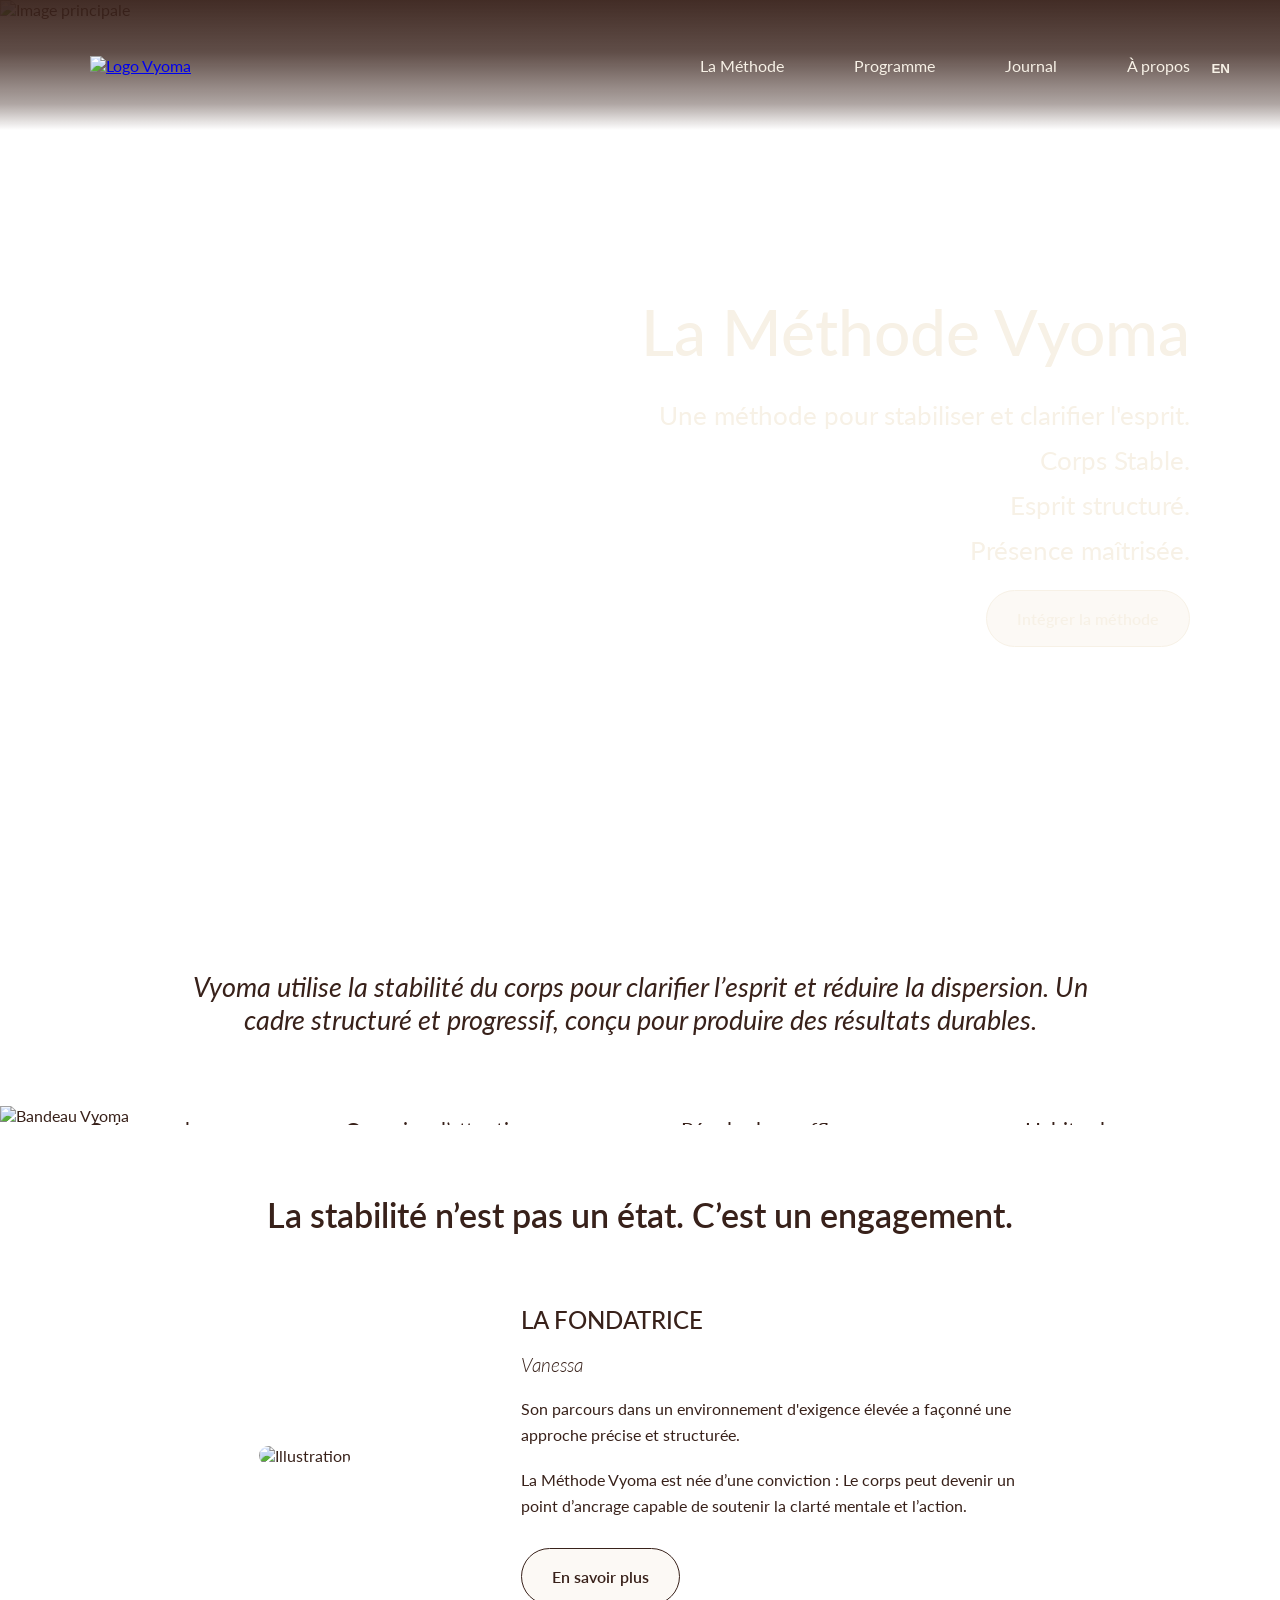
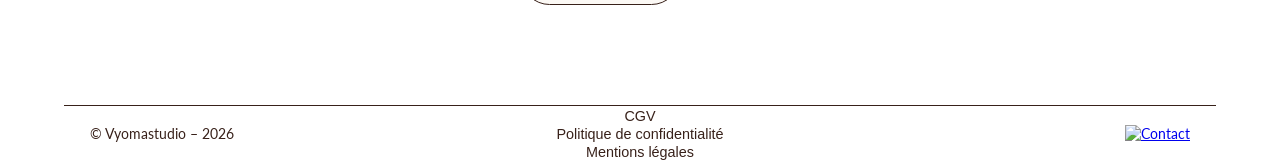
==== index.html @ d6d74831 "Add files via upload" ====
<!DOCTYPE html>
<html lang="fr">
<head>
    <meta charset="UTF-8">
    <meta name="viewport" content="width=device-width, initial-scale=1.0">
    <title data-fr="Accueil - Vyoma" data-en="Home - Vyoma">Accueil - Vyoma</title>
    <link rel="stylesheet" href="style.css">
    <link rel="stylesheet" href="accueil.css">
</head>
<body>

    <header>
        <div class="logo">
            <a href="index.html">
                <img src="assets/logo.png" alt="Logo Vyoma">
            </a>
        </div>
        <nav>
            <ul>
                <li><a href="la-methode-vyoma.html" data-fr="La Méthode" data-en="The Method">La Méthode</a></li>
                <li><a href="programme.html" data-fr="Programme" data-en="Program">Programme</a></li>
                <li><a href="journal.html" data-fr="Journal" data-en="Journal">Journal</a></li>
                <li><a href="a-propos.html" data-fr="À propos" data-en="About">À propos</a></li>
            </ul>
        </nav>

        <div class="burger">
            <span></span>
            <span></span>
            <span></span>
        </div>

        <button id="langToggle">EN</button>
    </header>

    <div class="header-gradient"></div>

    <section class="hero">
        <img src="assets/acceuil-fond.png" alt="Image principale">
        <div class="hero-text hero-right hero-home">
            <h1 data-fr="La Méthode Vyoma" data-en="The Vyoma Method">La Méthode Vyoma</h1>

            <h2 
            data-fr="Une méthode pour stabiliser et clarifier l'esprit."
            data-en="A method to stabilize and clarify the mind.">
            Une méthode pour stabiliser et clarifier l'esprit.
            </h2>

            <h2 data-fr="Corps Stable." data-en="Stable Body.">Corps Stable.</h2>
            <h2 data-fr="Esprit structuré." data-en="Structured Mind.">Esprit structuré.</h2>
            <h2 data-fr="Présence maîtrisée." data-en="Mastered Presence.">Présence maîtrisée.</h2>

            <a href="programme.html" class="btn-rounded"
            data-fr="Intégrer la méthode"
            data-en="Join the method">
            Intégrer la méthode
            </a>
        </div>
    </section>

    <main>

        <section class="quote">
            <p 
            data-fr="Vyoma utilise la stabilité du corps pour clarifier l’esprit et réduire la dispersion. Un cadre structuré et progressif, conçu pour produire des résultats durables."
            data-en="Vyoma uses body stability to clarify the mind and reduce distraction. A structured and progressive framework designed to deliver lasting results.">
            Vyoma utilise la stabilité du corps pour clarifier l’esprit et réduire la dispersion.
            </p>
        </section>

        <section class="banner">
            <img 
                src="assets/bandeau-fr.png"
                data-fr="assets/bandeaufr.png"
                data-en="assets/bandeauen.png"
                alt="Bandeau Vyoma"
            >

            <h1 data-fr="LES QUATRE PILIERS :" data-en="THE FOUR PILLARS :">
                LES QUATRES PILIERS :
            </h1>

            <div class="banner-texts">

                <span>
                    <p data-fr="Stabilité corporelle" data-en="Body stability">Stabilité corporelle</p>
                    <span data-fr="Créer une base <br>solide et fiable."
                          data-en="Create a solid <br>and reliable foundation.">
                        Créer une base <br>solide et fiable.
                    </span>
                </span>

                <span>
                    <p data-fr="Structure mentale" data-en="Mental structure">Structure mentale</p>
                    <span data-fr="Organiser l’attention <br>et clarifier la pensée."
                          data-en="Organize attention <br>and clarify thinking.">
                        Organiser l’attention <br>et clarifier la pensée.
                    </span>
                </span>

                <span>
                    <p data-fr="Maîtrise du rythme" data-en="Rhythm control">Maîtrise du rythme</p>
                    <span data-fr="Réguler le souffle <br>et l’intensité avec précision."
                          data-en="Regulate breath <br>and intensity with precision.">
                        Réguler le souffle <br>et l’intensité avec précision.
                    </span>
                </span>

                <span>
                    <p data-fr="Présence incarnée" data-en="Embodied presence">Présence incarnée</p>
                    <span data-fr="Habiter le corps <br>avec densité et justesse."
                          data-en="Inhabit the body <br>with density and precision.">
                        Habiter le corps <br>avec densité et justesse.
                    </span>
                </span>

            </div>
        </section>

        <section class="quote quote-large">
            <p 
            data-fr="La stabilité n’est pas un état. C’est un engagement."
            data-en="Stability is not a state. It is a commitment.">
            La stabilité n’est pas un état. C’est un engagement.
            </p>
        </section>

        <section class="split-section">
            <div class="split-image">
                <img src="assets/portrait.JPG" alt="Illustration">
            </div>

            <div class="split-text">
                <h2 data-fr="LA FONDATRICE" data-en="THE FOUNDER">LA FONDATRICE</h2>
                <h3>Vanessa</h3>

                <p 
                data-fr="Son parcours dans un environnement d'exigence élevée a façonné une approche précise et structurée."
                data-en="Her experience in a high-demand environment shaped a precise and structured approach.">
                Son parcours dans un environnement d'exigence élevée a façonné une approche précise et structurée.
                </p>

                <p 
                data-fr="La Méthode Vyoma est née d’une conviction : Le corps peut devenir un point d’ancrage capable de soutenir la clarté mentale et l’action."
                data-en="The Vyoma Method was born from a conviction: the body can become an anchor supporting mental clarity and action.">
                <strong>La Méthode Vyoma est née d’une conviction : 
                Le corps peut devenir un point d’ancrage capable de soutenir la clarté mentale et l’action.</strong>
                </p>

                <a href="a-propos.html" class="btn-rounded"
                data-fr="En savoir plus"
                data-en="Learn more">
                En savoir plus
                </a>
            </div>
        </section>

    </main>

    <footer>
        <div class="footer-container">
            <div class="footer-left">
                &copy; Vyomastudio – 2026
            </div>

            <div class="footer-center">
                <button data-type="cgv" data-fr="CGV" data-en="Terms">CGV</button>
                <button data-type="privacy" data-fr="Politique de confidentialité" data-en="Privacy Policy">Politique de confidentialité</button>
                <button data-type="legal" data-fr="Mentions légales" data-en="Legal Notice">Mentions légales</button>
            </div>

            <div class="footer-right">
                <a href="collaboration-evenements.html">
                    <img src="assets/enveloppe.png" alt="Contact">
                </a>
            </div>
        </div>
    </footer>

    <script src="langue.js" defer></script>

</body>
</html>
---- style.css ----
@import url('https://fonts.googleapis.com/css2?family=Lato:wght@100;300;400;500;600;700&display=swap');

* {
    margin: 0;
    padding: 0;
    box-sizing: border-box;
}

body {
    font-family: 'Lato', sans-serif;
    color: #38211A;
    background-color: #fff;
}

/* ---------------- Main & Grille ---------------- */
main {
    padding: 0px 90px;
    background-color: #fff;
}

.content-grid {
    display: grid;
    grid-template-columns: repeat(auto-fit, minmax(200px, 1fr));
    gap: 20px;
}

.grid-item {
    background-color: #f5f5f5;
    padding: 20px;
    border-radius: 10px;
    text-align: center;
}

#langToggle {
    position: absolute;
    top: 52%;
    right: 50px;
    transform: translateY(-50%);
    
    background: none;
    text-decoration: none;
    border: none;
    color: #F7F1E6;
    font-weight: 600;
    transition: color 0.3s;
}

/* ---------------- Header ---------------- */
header {
    position: fixed;
    top: 0;
    left: 0;
    width: 100%;
    height: 130px;
    background: transparent;
    display: flex;
    justify-content: space-between;
    align-items: center;
    padding: 20px 90px;
    z-index: 1000;
}

header .logo img {
    height: 100px;
}

header nav ul {
    list-style: none;
    display: flex;
    gap: 70px;
}

header nav ul li a {
    text-decoration: none;
    color: #F7F1E6;
    font-weight: 400;
    transition: color 0.3s;
}

header nav ul li a:hover {
    color: #6c5b3c;
}

.burger {
    display: none;
    flex-direction: column;
    cursor: pointer;
    gap: 5px;
}

.burger span {
    width: 25px;
    height: 2px;
    background: #F7F1E6;
}

.header-gradient {
    position: fixed;
    top: 0;
    left: 0;
    width: 100%;
    height: 130px;
    background: linear-gradient(
        to bottom,
        rgba(56, 33, 26, 0.95) 0%,
        rgba(56, 33, 26, 0.8) 40%,
        rgba(56, 33, 26, 0.4) 80%,
        rgba(56, 33, 26, 0) 100%
    );
    z-index: 999;
}

/* ---------------- Hero ---------------- */
.hero {
    position: relative;
    width: 100%;
    height: 100vh;
    overflow: hidden;
}

.hero img {
    position: absolute;
    top: 0;
    left: 0;
    width: 100%;
    height: 100%;
    object-fit: cover;
    display: block;
}

.hero-text {
    position: absolute;
    top: 35%;
    transform: translateY(-50%);
    color: #F7F1E6;
    max-width: 950px;
}

.hero-left {
    left: 90px;
    text-align: left;
}

.hero-right {
    right: 90px;
    text-align: right;
}

.hero-text h1 {
    font-weight: 300;
    font-style: italic;
    font-size: 5.4rem;
    margin-top: 50px;
}

.hero-home h1 {
    font-weight: 500;
    font-style: normal;
    font-size: 4rem;
    margin-bottom: 30px;
    margin-top: 310px;
}
.hero-home h2 {
    font-weight: 400;
    font-size: 1.6rem;
    margin-bottom: 15px;
}

.hero-home p {
    font-weight: 300;
    font-size: 1.2rem;
    margin: 10px 0 20px 0;
}

.hero-home .nbp {
    font-weight: 300;
    font-size: 0.6rem;
    margin-bottom: 20px;
    margin-left: 15px;
}

.hero-points {
    list-style: none;
    margin-bottom: 20px;
}

.hero-points li {
    margin-bottom: 5px;
    font-weight: 300;
    font-style: italic;
}

.btn-rounded {
    display: inline-block;
    padding: 18px 30px;
    background-color: rgba(247, 241, 230, 0.4);
    color: #F7F1E6;
    text-decoration: none;
    border: 0.5px solid #F7F1E6;
    border-radius: 50px;
    font-weight: 600; /* semi-bold */
    transition: background 0.3s;
    margin-top: 10px;
}

.btn-rounded:hover {
    background-color: #F7F1E6;
    color: #38211A;
}

/* ---------------- Footer ---------------- */
footer {
    position: relative;
    padding: 20px 90px;
    background-color: #fff;
    color: #38211A;
    font-size: 0.9rem;
}

footer::before {
    content: "";
    position: absolute;
    top: 0;
    left: 5%;
    width: 90%;
    height: 1px;
    background-color: #38211A;
}

footer .footer-container {
    display: flex;
    align-items: center;
    justify-content: space-between; /* gauche / droite */
    position: relative;
}

.footer-left {
    font-weight: 400;
}

.footer-center {
    position: absolute;
    left: 50%;
    transform: translateX(-50%);
    
    display: flex;
    flex-direction: column;
    align-items: center;
    gap: 2px;
}

.footer-center button {
    background: none;
    border: none;
    color: #38211A;
    font-weight: 300;
    cursor: pointer;
    text-decoration: none;
    font-size: 0.9rem;
}

.footer-right img {
    height: 30px;
    cursor: pointer;
}





@media (max-width: 900px) {

    header {
        height: 75px; /* plus fin */
        padding: 10px 20px;
    }

    header .logo img {
        height: 55px;
    }

    header nav {
        position: fixed;
        top: 0;
        right: -100%;
        width: 70%;
        height: 100vh;
        background-color: #38211A;
        display: flex;
        justify-content: center;
        align-items: center;
        transition: right 0.3s ease;
    }

    header nav ul {
        flex-direction: column;
        gap: 30px;
    }

    header nav.active {
        right: 0;
    }

    .header-gradient {
        height: 100px;
    }

    /* Burger visible */
    .burger {
        display: flex;
        position: absolute;
        right: 20px;
        top: 50%;
        transform: translateY(-50%);
        z-index: 1001;
    }

    /* Langue à gauche du burger */
    #langToggle {
        left: auto;
        right: 70px;
        top: 50%;
        transform: translateY(-50%);
        font-size: 0.9rem;
    }

    .hero {
        height: 37vh;
        margin: 0;
    }

    .hero img {
        width: 130%;
        height: auto;
        object-fit: initial;
    }

    .hero-left,
    .hero-right {
        left: 20px !important;
        right: 20px !important;
    }

    .hero-text {
        max-width: 90%;
    }


    .hero-text h1 {
        font-size: 2rem;
        line-height: 1.2;
    }

    .hero-home h1 {
        font-size: 1.3rem;
        margin-top: 150px;
        margin-bottom: 20px;
    }

    .hero-home h2 {
        font-size: 0.5rem;
        line-height: 0px;
    }

    .hero-home p {
        font-size: 0.5rem;
        margin: 10px 0 10px 0;
    }

    .hero-home .nbp {
        font-size: 0.3rem;
        margin: 5px 0 10px 12px;
    }

    .btn-rounded {
        font-size: 0.5rem;
        padding: 9px 18px;
        margin-top: 5px;
    }

    main {
        padding: 0 20px;
    }


    footer {
        padding: 15px 20px;
        font-size: 0.6rem;
    }

    .footer-right img {
        height: 20px;
    }

    .footer-center button {
        font-size: 0.6rem;
        line-height: 12px;
    }

}
---- accueil.css ----
.quote {
    text-align: center;
    padding: 70px 20px;
    max-width: 1000px;
    margin: 0 auto;
}

.quote p {
    font-size: 1.7rem;
    font-weight: 400;
    font-style: italic;
}

.quote-large p {
    font-style: normal;
    font-size: 2.1rem;
    font-weight: 600;
}

.banner {
    position: relative;
    width: 100vw;
    margin-left: calc(-50vw + 50%);
    overflow: hidden;
}

.banner img {
    width: 100%;
    height: auto;
    display: block;
    position: relative;
    z-index: 1;
}

.banner h1 {
    display: none;
    font-size: 1.3rem;
    text-align: center;
}

.banner-texts {
    position: absolute;
    top: 56%;
    left: 50%;
    transform: translate(-50%, -50%);
    display: flex;
    justify-content: space-around;
    width: 100%;
    max-width: 1800px;
    padding: 0 20px;
    color: #38211A;
    font-weight: 400;
    font-size: 1.3rem;
    z-index: 2;
}

.banner-texts span {
    display: flex;
    flex-direction: column;
    text-align: center;
    align-items: center;
}

.banner-texts span p {
    font-weight: 600;
    margin-bottom: 25px;
}

.split-section {
    display: flex;
    align-items: center;
    justify-content: center;
    gap: 170px;
    padding: 0px 20px 100px 20px;
    max-width: 1200px;
    margin: 0 auto;
}

/* Image */
.split-image img {
    width: 100%;
    max-width: 500px;
    display: block;
    border-radius: 15px;
}

/* Texte */
.split-text {
    max-width: 500px;
}

.split-text h2 {
    font-weight: 500;
    margin-bottom: 20px;
}

.split-text h3 {
    font-weight: 300;
    font-style: italic;
    margin-bottom: 20px;
}

.split-text p {
    margin-bottom: 20px;
    line-height: 1.6;
}

.split-text a {
    color: #38211A;
    border: 0.5px solid #38211A;
}

@media (max-width: 900px) {

    .quote {
        padding: 10px 5px;
        max-width: 1000px;
        margin: 0 auto;
    }

    .quote p {
        font-size: 1.1rem;
        margin-bottom: 20px;
    }

    .quote-large p {
        font-size: 1.5rem;
        margin: 15px;
    }

    .banner {
        display: flex;
        flex-direction: column;
        align-items: center;
        margin-top: 5px;
        background-color: #F7F1E6;
        padding: 10px 0 5px 0;
    }

    .banner img {
        display: none;
    }

    .banner h1 {
        display: block;
        position: relative;
    }

    .banner-texts {
        position: static;
        transform: none;
        width: 100%;
        max-width: 1000px;
        margin: 0 auto;
        padding: 20px;
        display: flex;
        flex-direction: column;
        align-items: center;
        text-align: center;
        gap: 10px;
        font-size: 1.1rem;
    }

    .banner-texts span p {
        margin-bottom: 5px;
        margin-top: 5px;
        font-weight: 700;
    }

    .split-section {
        display: flex;
        flex-direction: column;
        align-items: center;
        justify-content: center;
        gap: 30px;
        padding: 0px 20px 20px 20px;
    }
    
    .split-text .btn-rounded {
        font-size: 1rem;
        padding: 18px 30px;
    }
}
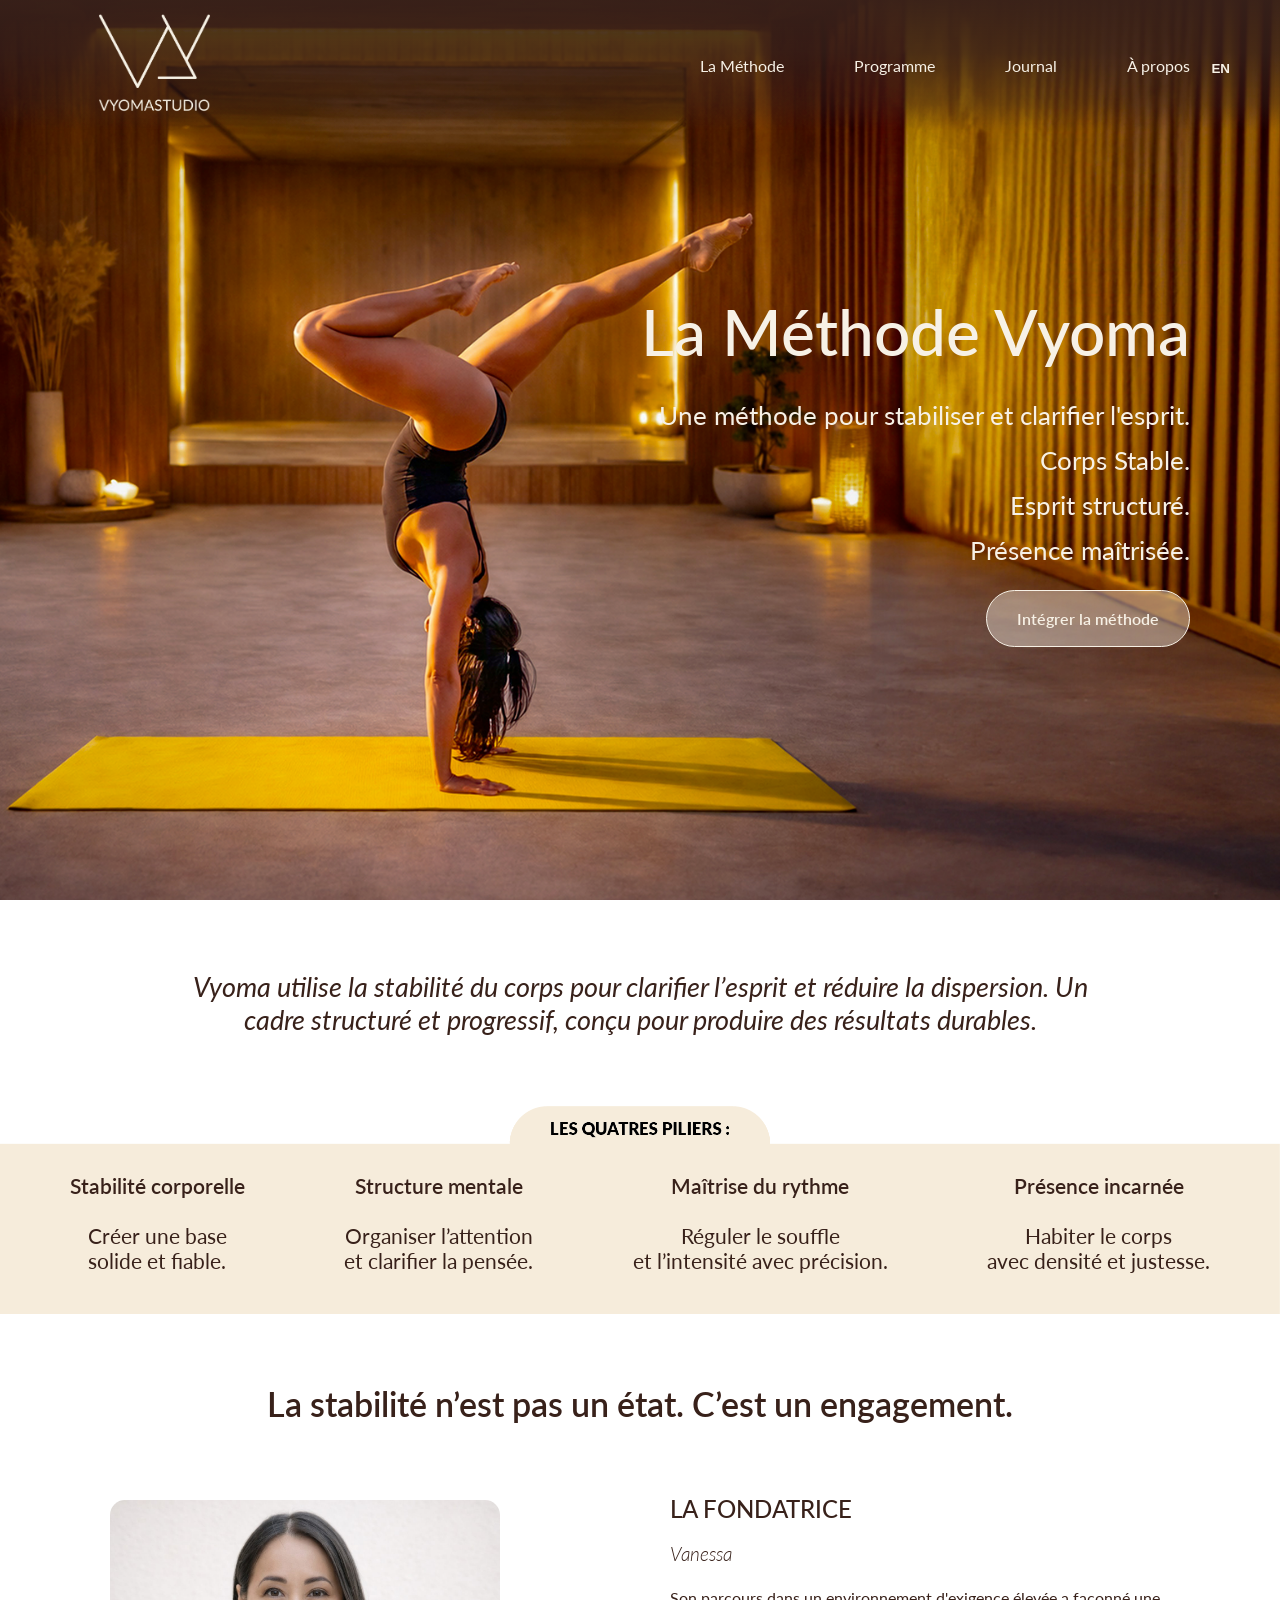
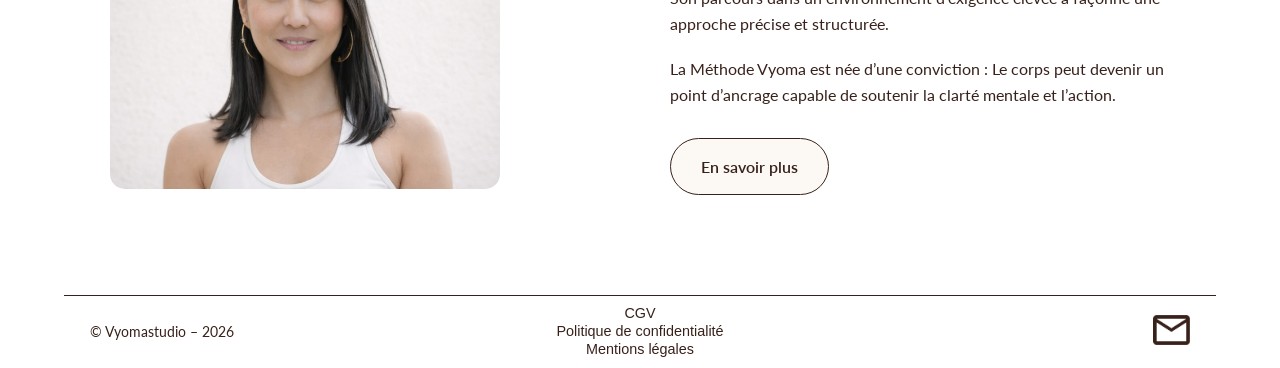
==== commit be948d2c: "Fix image file extension from .JPG to .jpg" ====
--- a/index.html
+++ b/index.html
@@ -127,7 +127,7 @@
 
         <section class="split-section">
             <div class="split-image">
-                <img src="assets/portrait.JPG" alt="Illustration">
+                <img src="assets/portrait.jpg" alt="Illustration">
             </div>
 
             <div class="split-text">
@@ -180,4 +180,4 @@
     <script src="langue.js" defer></script>
 
 </body>
-</html>+</html>
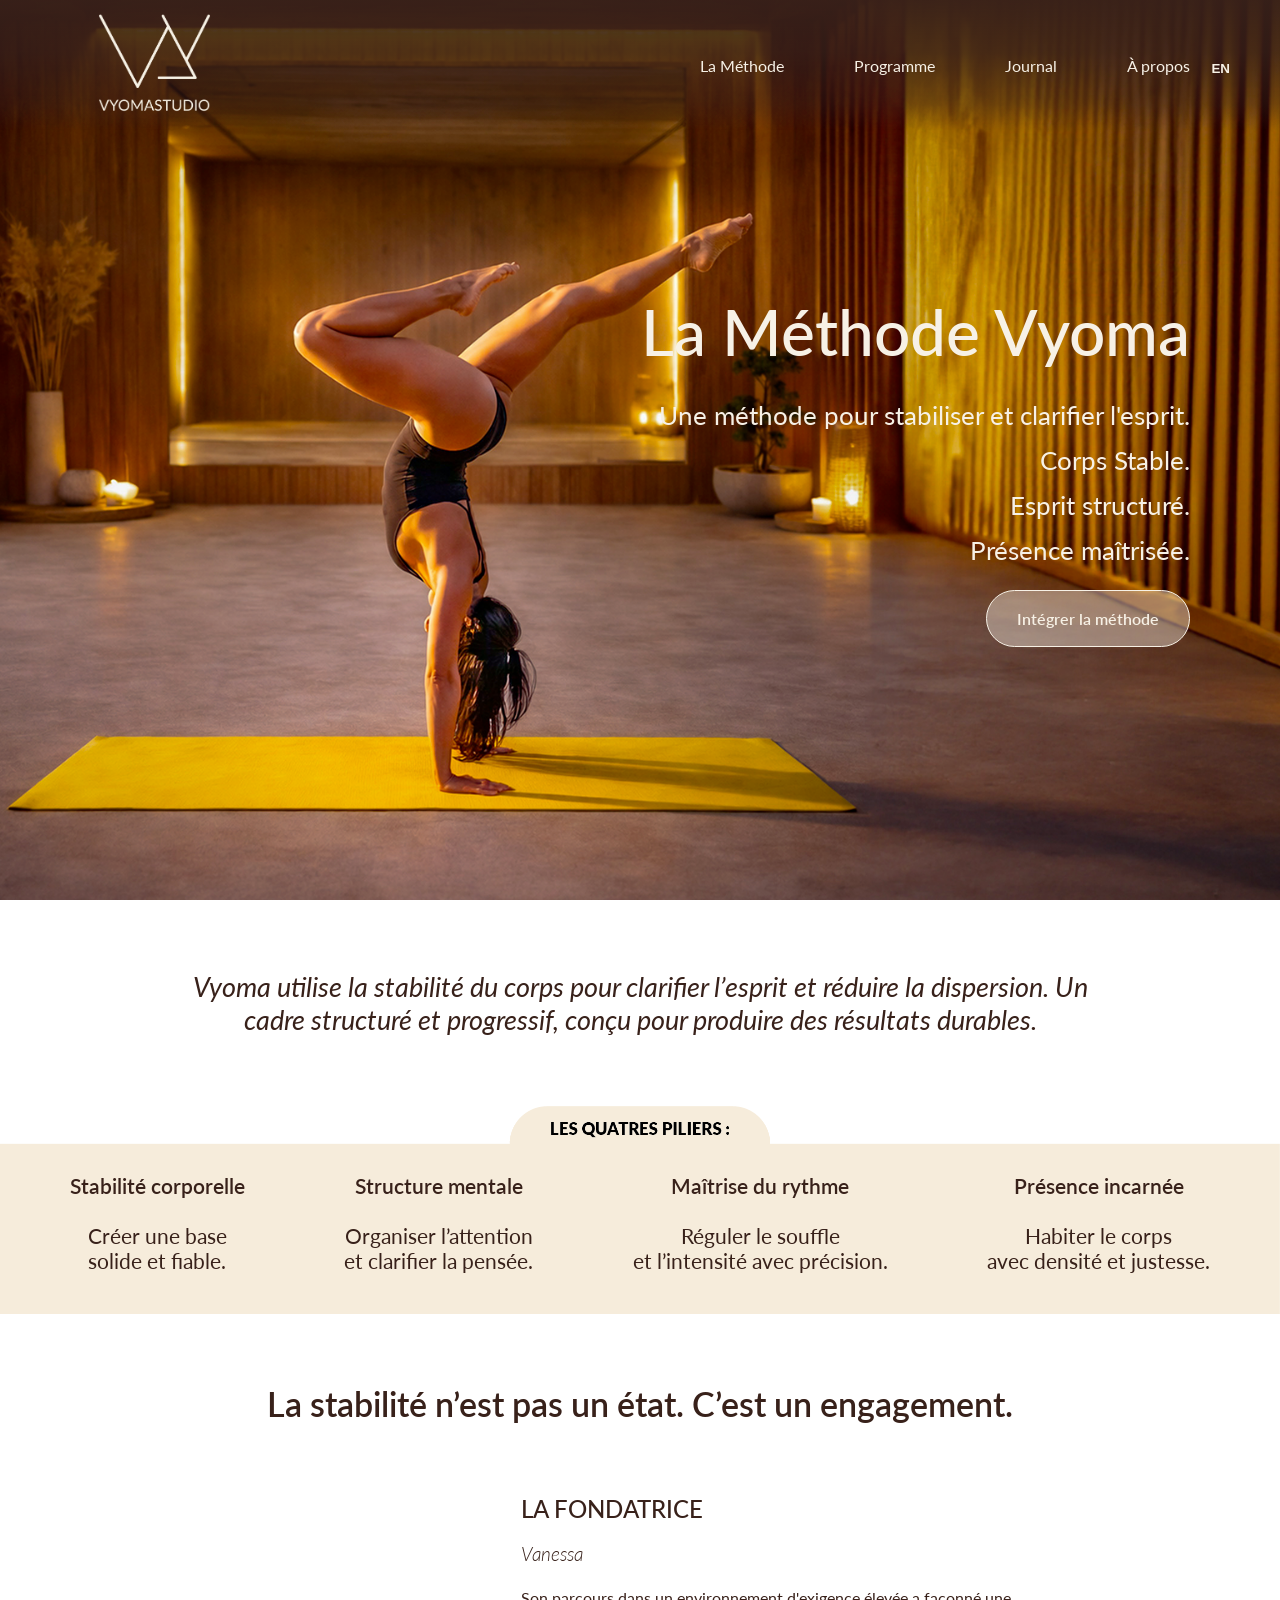
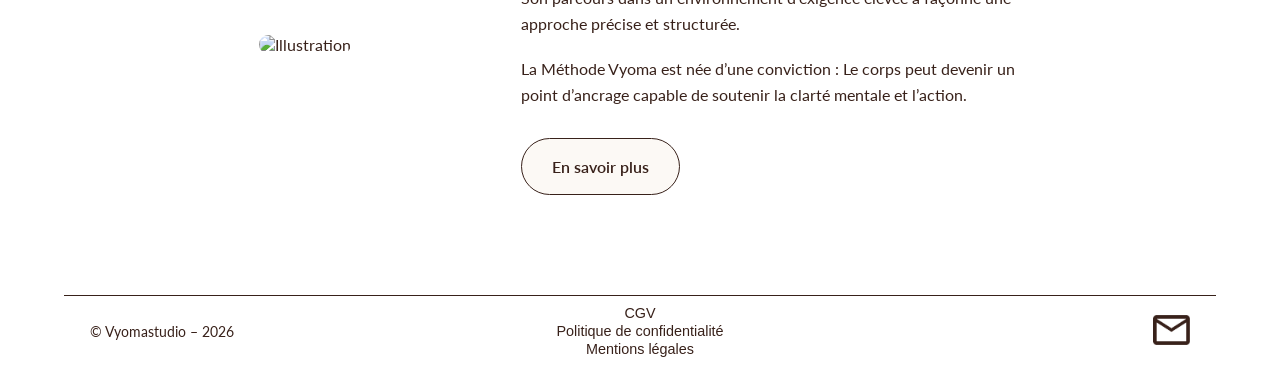
==== commit aa19ec4f: "Replace portrait image with port image in HTML" ====
--- a/index.html
+++ b/index.html
@@ -127,7 +127,7 @@
 
         <section class="split-section">
             <div class="split-image">
-                <img src="assets/portrait.jpg" alt="Illustration">
+                <img src="assets/port.jpg" alt="Illustration">
             </div>
 
             <div class="split-text">
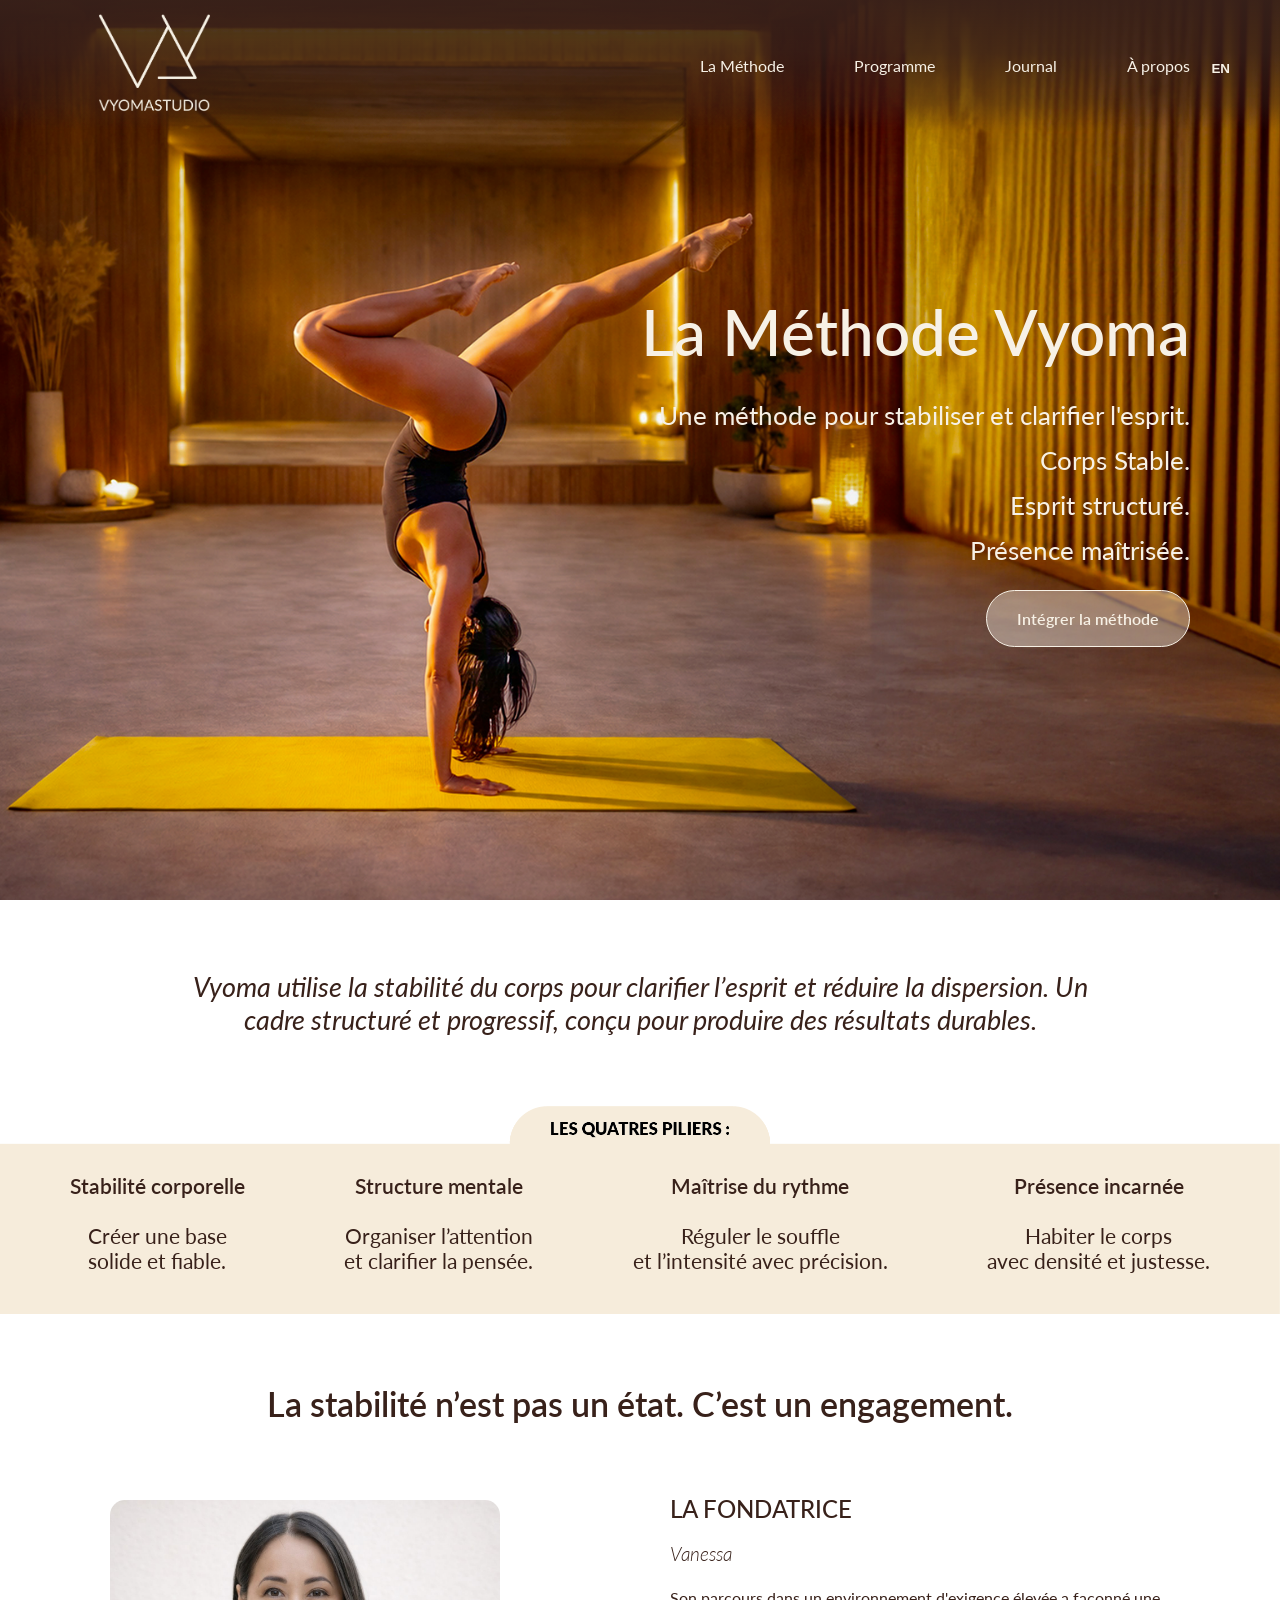
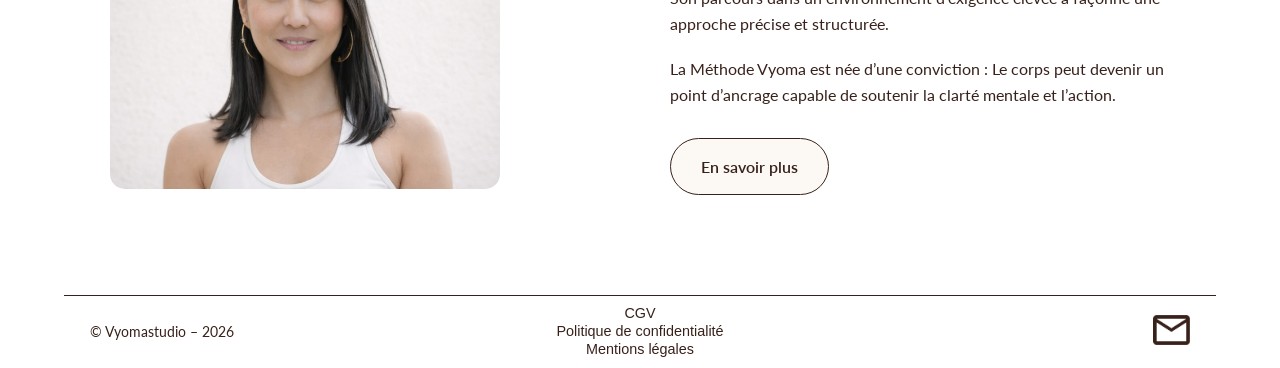
==== commit 489fc279: "Replace port.jpg with portrait.jpg in index.html" ====
--- a/index.html
+++ b/index.html
@@ -127,7 +127,7 @@
 
         <section class="split-section">
             <div class="split-image">
-                <img src="assets/port.jpg" alt="Illustration">
+                <img src="assets/portrait.jpg" alt="Illustration">
             </div>
 
             <div class="split-text">
